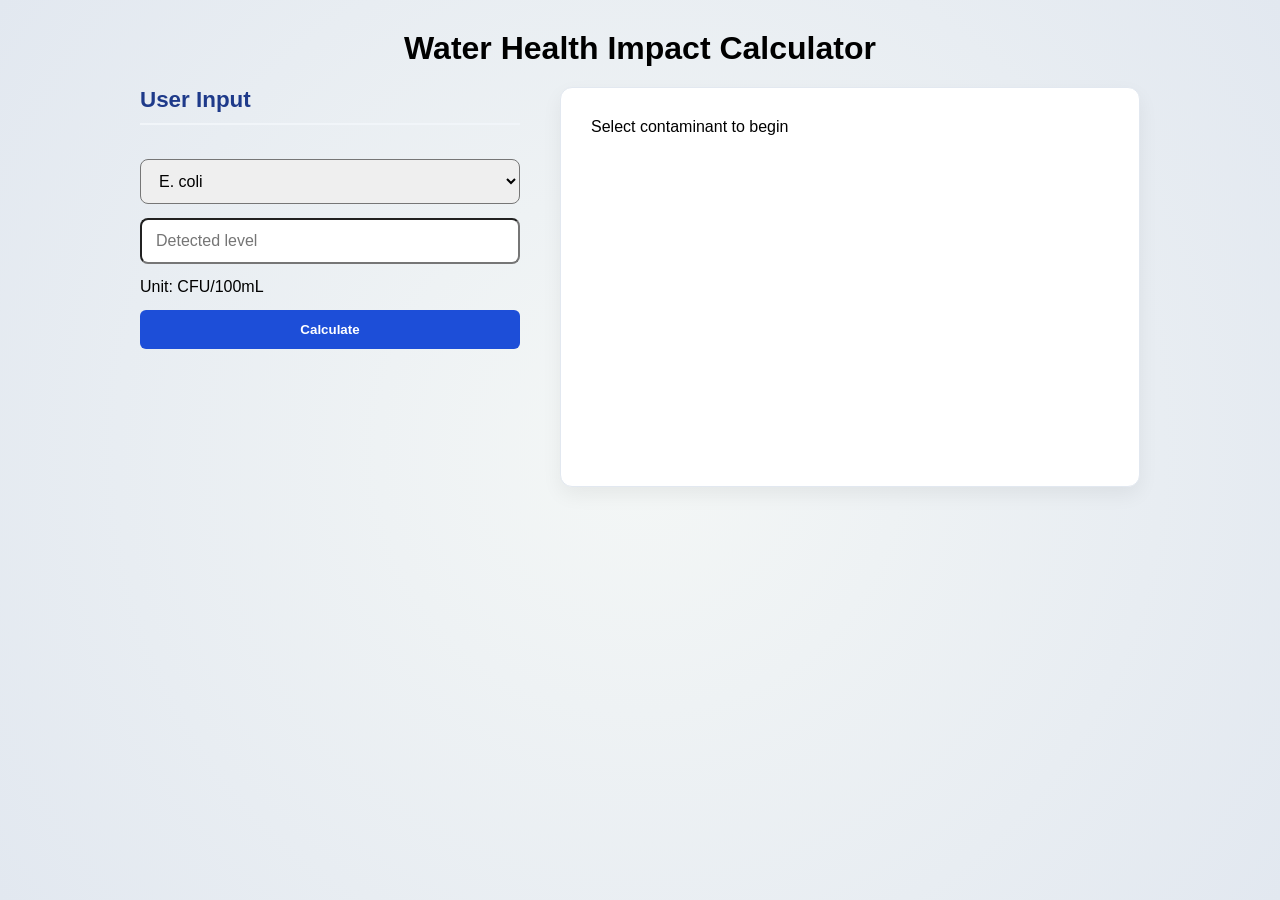
==== calculator.html @ fdf12849 "Refactor input styles in calculator.html Removed unnecessary styles for form-group label and adjuste" ====
<!DOCTYPE html>
<html lang="en">
<head>
<meta charset="UTF-8">
<meta name="viewport" content="width=device-width, initial-scale=1.0">
<title>Water Health Impact Calculator</title>

<style>
* { box-sizing: border-box; margin: 0; padding: 0; font-family: 'Segoe UI', sans-serif; }

body {
    background: radial-gradient(circle at center, #f4f7f6 0%, #e2e8f0 100%);
    min-height: 100vh;
    padding: 30px;
    display: flex;
    flex-direction: column;
    align-items: center;
}

.calc-wrapper {
    width: 100%;
    max-width: 1000px;
    display: grid;
    grid-template-columns: 380px 1fr;
    gap: 30px;
    margin-top: 20px;
}

.input-panel {
    display: flex;
    flex-direction: column;
    gap: 14px;
}

.input-panel h2 {
    color: #1e3a8a;
    font-size: 1.4rem;
    margin-bottom: 20px;
    font-weight: 800;
    border-bottom: 2px solid #f1f5f9;
    padding-bottom: 10px;
}

.input-panel select,
.input-panel input {
    width: 100%;
    padding: 12px 14px;
    font-size: 1rem;
    border-radius: 8px;
}


.form-group select,
.form-group input {
    width: 100%;
    padding: 10px;
    border: 1px solid #cbd5e1;
    border-radius: 6px;
}

.calc-btn {
    width: 100%;
    padding: 12px;
    background: #1d4ed8;
    color: white;
    border: none;
    font-weight: 700;
    border-radius: 6px;
    cursor: pointer;
}

.calc-wrapper {
    gap: 40px;
}

.form-group {
    margin-bottom: 0;
    display: flex;
    flex-direction: column;
    gap: 6px;
}


.output-panel {
    background: white;
    padding: 30px;
    border-radius: 12px;
    box-shadow: 0 8px 20px rgba(0,0,0,0.06);
    border: 1px solid #e2e8f0;
    min-height: 400px;
    display: flex;
    flex-direction: column;
}

.welcome-view {
    display: flex;
    flex-direction: column;
    justify-content: center;
    align-items: center;
    flex: 1;
    color: #64748b;
    text-align: center;
}

.report-header {
    border-bottom: 2px solid #f1f5f9;
    padding-bottom: 15px;
    margin-bottom: 20px;
}


.metric-pill-box {
    display: flex;
    gap: 12px;
    margin-top: 15px;
    margin-bottom: 18px; 
    flex-wrap: wrap;
}


.metric-pill {
    padding: 7px 12px;
    border-radius: 8px;
    font-size: 0.85rem;
    font-weight: 600;
    white-space: nowrap;
}

.report-header {
    padding-bottom: 18px;
    margin-bottom: 20px;
    border-bottom: 2px solid #f1f5f9;
}

.status-strip {
    padding: 12px;
    border-radius: 6px;
    font-weight: 800;
    margin-bottom: 20px;
}

.status-low { background: #d1fae5; }
.status-mod { background: #fef3c7; }
.status-high { background: #ffedd5; }
.status-crit { background: #fee2e2; }

#exceed {
    background: #fff3f3;
    border: 1px solid #fecaca;
    color: #b91c1c;
    font-weight: 700;
}
    
.tab-box {
    display: flex;
    gap: 10px;
    margin-bottom: 15px;
}


.tab-btn {
    padding: 10px 14px;
    border-radius: 8px 8px 0 0;
    background: #f8fafc;
    border: 1px solid transparent;
    cursor: pointer;
    font-weight: 700;
}
    
.tab-box {
    display: flex;
    gap: 6px;
    border-bottom: 2px solid #e2e8f0;
    margin-top: 10px;
    margin-bottom: 15px;
    padding-bottom: 6px;
}

.tab-btn.active {
    background: white;
    border: 1px solid #e2e8f0;
    border-bottom: 2px solid white;
    color: #1d4ed8;
}

.tab-content { display: none; }
.tab-content.active { display: block; }

.tab-content li {
    margin-bottom: 8px;
    color: #334155;
}
</style>
</head>

<body>

<h1>Water Health Impact Calculator</h1>

<div class="calc-wrapper">

<!-- INPUT -->
<div class="input-panel">
<h2>User Input</h2>

<select id="contaminant">
<option>E. coli</option>
<option>Total Coliform</option>
<option>Lead</option>
<option>Copper</option>
<option>Arsenic</option>
<option>Nitrate</option>
<option>Nitrite</option>
<option>PFAS</option>
<option>PFOS</option>
<option>PFOA</option>
<option>Uranium</option>
<option>Manganese</option>
<option>Turbidity</option>
</select>

<input type="number" id="level" placeholder="Detected level">

<span id="unit">Unit: CFU/100mL</span>

<button class="calc-btn" id="btn">Calculate</button>
</div>

<!-- OUTPUT -->
<div class="output-panel">

<div id="welcome">
<p>Select contaminant to begin</p>
</div>

<div id="report" style="display:none;">

<h2 id="title"></h2>

<div class="status-strip" id="strip">Risk</div>

<div class="metric-pill-box">
<div class="metric-pill" id="user"></div>
<div class="metric-pill" id="limit"></div>
<div class="metric-pill" id="exceed"></div>
</div>

<div class="tab-box">
<button class="tab-btn active" onclick="tab('health')">Health</button>
<button class="tab-btn" onclick="tab('source')">Sources</button>
<button class="tab-btn" onclick="tab('treat')">Treatment</button>
</div>

<div class="tab-content active" id="health"></div>
<div class="tab-content" id="source"></div>
<div class="tab-content" id="treat"></div>

</div>

</div>

</div>

<script>
const data =[{ name: "E. coli", unit: "CFU/100mL", mcl: 0, lowMax: 0, moderateMax: 0, highMax: 0, symptoms: "Severe diarrhea, vomiting, stomach cramps, and acute dehydration threat.", sources: "Raw human sewage breaches, animal feedlot runoff, and sudden water main system drop pressure failures.", treatment: "Boil water alert parameters, commercial ultraviolet (UV) treatment arrays, or intense primary chlorination feed pumps." },{ name: "Total Coliform", unit: "CFU/100mL", mcl: 0, lowMax: 0, moderateMax: 5, highMax: 100, symptoms: "Generally non-harmful alone, but tracks potential entry loops for viruses and severe pathogens.", sources: "Soil intrusion into piping joints, surface water washouts, or treatment plant disinfection bypasses.", treatment: "System chlorination flushes, network loop backwashing, and UV reactors." },{ name: "Lead", unit: "ppb", mcl: 15, lowMax: 15, moderateMax: 30, highMax: 999, symptoms: "Developmental delays, learning disabilities, behavioral problems, and reduced IQ parameters in children.", sources: "Corroding private plumbing lines, interior copper line lead-solder alloys, and underground legacy utility service lines.", treatment: "Under-sink reverse osmosis configurations, NSF-certified lead filtration filters, or full infrastructure physical replacement." },{ name: "Copper", unit: "ppm", mcl: 1.3, lowMax: 1.3, moderateMax: 2.5, highMax: 999, symptoms: "Metallic taste profiles, localized stomach pain irritation, and liver tracking complications if chronic.", sources: "Dissolution out of consumer copper pipe lines caused by highly acidic water running through structural properties.", treatment: "Point-of-entry chemical alkalinity neutralizing blocks or activated carbon media arrays." },{ name: "Arsenic", unit: "ppb", mcl: 10, lowMax: 10, moderateMax: 20, highMax: 999, symptoms: "Long-term skin lesions, peripheral neuropathy, circulatory conditions, and increased long-term cancer risks.", sources: "Natural erosion of deep geologic rock layers into groundwater aquifers, and legacy wood treatment waste lines.", treatment: "Multi-stage reverse osmosis grids, catalytic manganese greensand filters, or activated alumina column configurations." },{ name: "Nitrate", unit: "mg/L", mcl: 10, lowMax: 10, moderateMax: 20, highMax: 999, symptoms: "Methemoglobinemia (Blue Baby Syndrome), blocking vital oxygen translation inside infants under six months of age.", sources: "Commercial agricultural field fertilizers, rural animal manure pools, or cracked neighborhood backyard septic arrays.", treatment: "Specialized anion exchange resin tanks, point-of-use reverse osmosis units, or deep aquifer source restructuring." },{ name: "Nitrite", unit: "mg/L", mcl: 1.0, lowMax: 1.0, moderateMax: 2.0, highMax: 999, symptoms: "Acute oxygen block loops matching nitrate parameters, affecting blood cells.", sources: "Agricultural fertilizer residues and oxidation changes inside distribution mains.", treatment: "Reverse osmosis membranes and specialized ion-exchange resin blocks." },{ name: "PFAS", unit: "ppt", mcl: 4.0, lowMax: 4.0, moderateMax: 10, highMax: 1000, symptoms: "Immune system suppression profiles, liver enzyme adjustments, elevated cholesterol, and carcinogen risks.", sources: "Industrial manufacturing dump runoffs, waterproof fabrics, and high-volume commercial firefighting foam bases.", treatment: "Deep granular activated carbon (GAC) beds, ion-exchange resin vessels, or nanofiltration loops." },{ name: "PFOS", unit: "ppt", mcl: 4.0, lowMax: 4.0, moderateMax: 10, highMax: 1000, symptoms: "Endocrine disruptions and thyroid hormone adjustments.", sources: "Industrial waterproofing waste coatings and structural defense runoff.", treatment: "Granular activated carbon filters and high-pressure membranes." },{ name: "PFOA", unit: "ppt", mcl: 4.0, lowMax: 4.0, moderateMax: 10, highMax: 1000, symptoms: "Increased cancer risk trends and cellular mutation parameters.", sources: "Non-stick cookware plant lines and specialized manufacturing factories.", treatment: "Point-of-use reverse osmosis and activated carbon blocks." },{ name: "Uranium", unit: "ppb", mcl: 30, lowMax: 30, moderateMax: 60, highMax: 999, symptoms: "Kidney toxicity and chronic renal framework complications.", sources: "Natural geological bedrock decay into deep water tables.", treatment: "Anion exchange resins and under-sink reverse osmosis." },{ name: "Manganese", unit: "ppb", mcl: 50, lowMax: 50, moderateMax: 100, highMax: 999, symptoms: "Neurological tracking issues resembling Parkinson's properties if exposure is chronic.", sources: "Natural subterranean rock erosion and industrial steel production runoff.", treatment: "Chemical oxidation combined with greensand filtration setups." },{ name: "Turbidity", unit: "NTU", mcl: 1.0, lowMax: 1.0, moderateMax: 5.0, highMax: 50, symptoms: "Cloudy appearance that shelters parasites and blocks disinfection rays.", sources: "Topsoil storm runoff erosion, reservoir mud stirs, or city main line pipe ruptures.", treatment: "Alum polymer coagulation feeds and sand bed filtration layers." }];

const c=document.getElementById("contaminant");
const l=document.getElementById("level");
const u=document.getElementById("unit");


const temp = data.find(item => item.name === c.value);
if (temp) u.innerText = "Unit: " + temp.unit;

c.onchange = () => {
    const d = data.find(item => item.name === c.value);
    if (d) u.innerText = "Unit: " + d.unit;
};

document.getElementById("btn").onclick=()=>{

const n=c.value;
const v=parseFloat(l.value);
const d = data.find(item => item.name === n);

const init = data.find(item => item.name === c.value);
if (init) u.innerText = "Unit: " + init.unit;

if(!d || isNaN(v)){
alert("Invalid input");
return;
}

document.getElementById("welcome").style.display="none";
document.getElementById("report").style.display="block";

document.getElementById("title").innerText=n;

document.getElementById("user").innerText="Your: "+v+" "+d.unit;
document.getElementById("limit").innerText="Limit: "+d.mcl+" "+d.unit;

const exceedBox = document.getElementById("exceed");

let isExceeded = false;

if (d.mcl === 0) {
    // bacteria rule: any detection = risk
    isExceeded = v > 0;
} else {
    isExceeded = v > d.mcl;
}

if (isExceeded) {
    const factor = d.mcl > 0 ? (v / d.mcl).toFixed(2) : "Detected";
    exceedBox.innerText = `Exceeds Limit: ${factor}`;
} else {
    exceedBox.innerText = "Within safe range";
}

    

let risk="Low",cls="status-low";

if(v>d.mcl*2){risk="High";cls="status-high";}
else if(v>d.mcl){risk="Moderate";cls="status-mod";}

document.getElementById("strip").innerText=`Risk Status: ${risk}`;
document.getElementById("strip").className="status-strip "+cls;


document.getElementById("health").innerHTML =
(Array.isArray(d.symptoms)
    ? d.symptoms
    : [d.symptoms]
).map(x => "<li>" + x + "</li>").join("");
document.getElementById("source").innerHTML =
(Array.isArray(d.sources)
    ? d.sources
    : [d.sources]
).map(x => "<li>" + x + "</li>").join("");
document.getElementById("treat").innerHTML =
(Array.isArray(d.treatment)
    ? d.treatment
    : [d.treatment]
).map(x => "<li>" + x + "</li>").join("");


tab('health');
};

function tab(t){
document.querySelectorAll(".tab-content").forEach(x=>x.classList.remove("active"));
document.querySelectorAll(".tab-btn").forEach(x=>x.classList.remove("active"));

document.getElementById(t).classList.add("active");
event.target.classList.add("active");
}
</script>

</body>
</html>
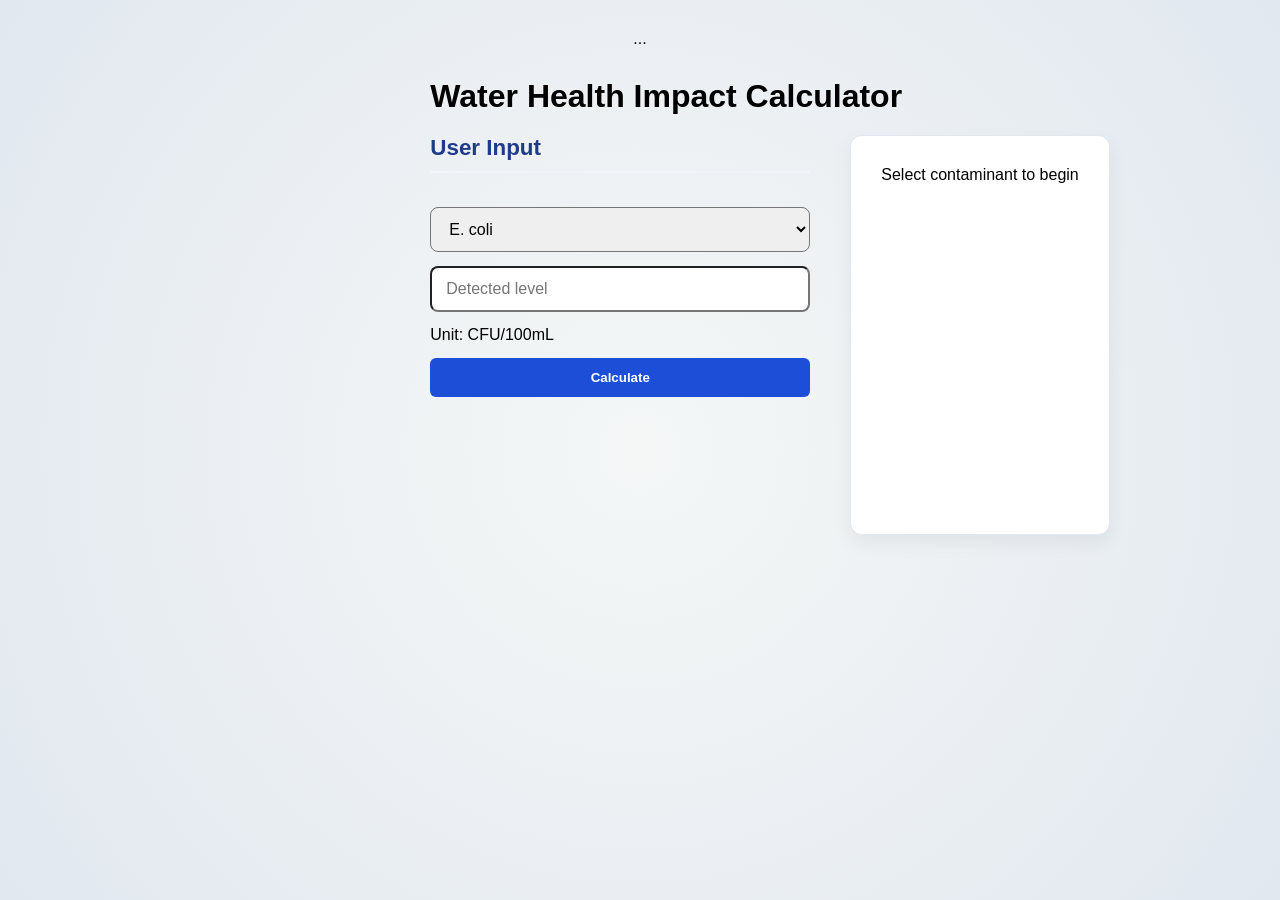
==== commit 954efb21: "Add main content styling and structure to calculator" ====
--- a/calculator.html
+++ b/calculator.html
@@ -17,6 +17,10 @@
     align-items: center;
 }
 
+.main-content{
+    margin-left:260px;
+    padding:30px;
+}
 .calc-wrapper {
     width: 100%;
     max-width: 1000px;
@@ -144,6 +148,8 @@
 .status-high { background: #ffedd5; }
 .status-crit { background: #fee2e2; }
 
+
+
 #exceed {
     background: #fff3f3;
     border: 1px solid #fecaca;
@@ -193,7 +199,14 @@
 </style>
 </head>
 
+
 <body>
+
+<div class="sidebar">
+    ...
+</div>
+
+<div class="main-content">
 
 <h1>Water Health Impact Calculator</h1>
 
@@ -357,5 +370,7 @@
 }
 </script>
 
+</div>
+
 </body>
 </html>
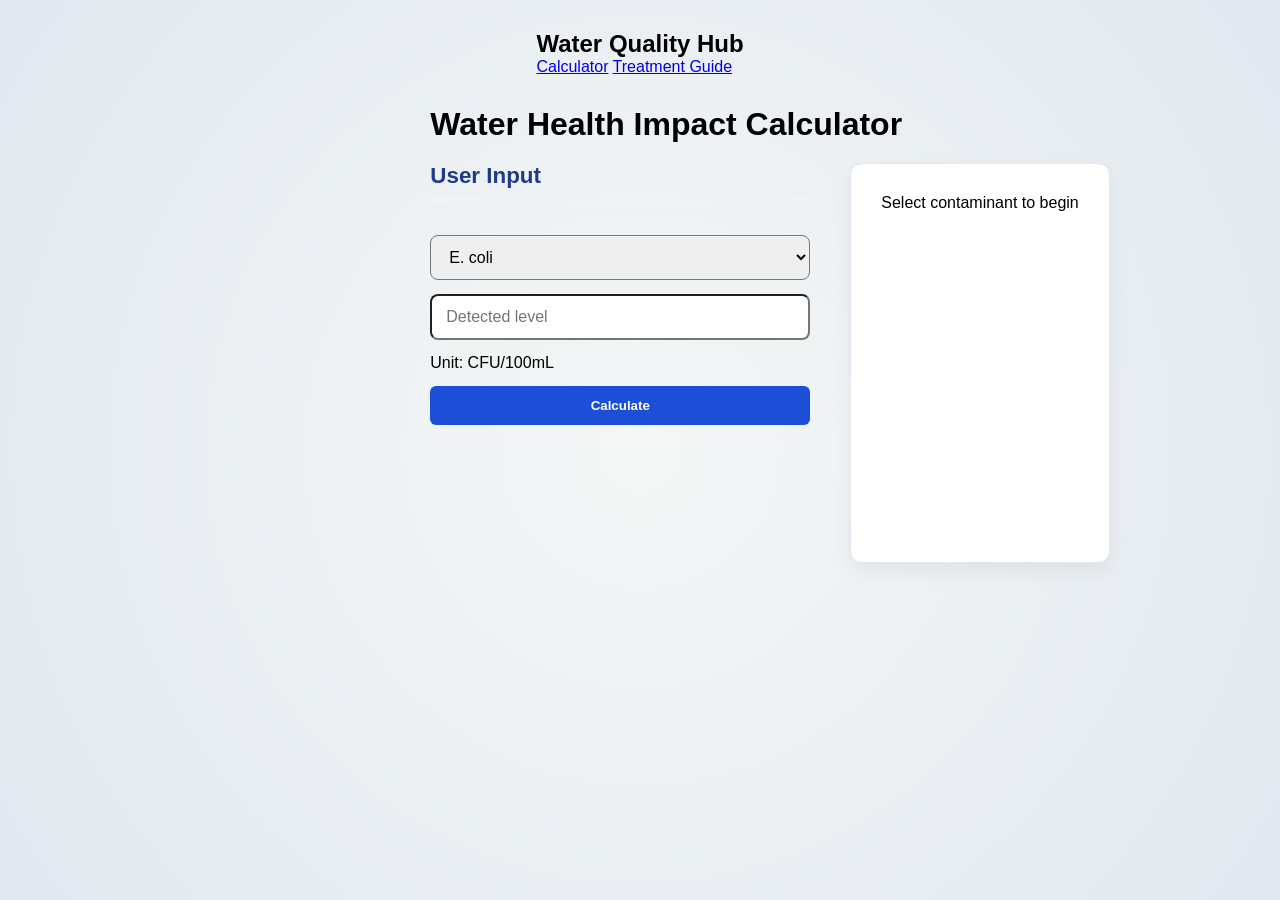
==== commit 3ba7ed57: "Add sidebar links and title to calculator.html" ====
--- a/calculator.html
+++ b/calculator.html
@@ -203,7 +203,10 @@
 <body>
 
 <div class="sidebar">
-    ...
+    <h2>Water Quality Hub</h2>
+
+    <a href="calculator.html" class="nav-link">Calculator</a>
+    <a href="treatment.html" class="nav-link">Treatment Guide</a>
 </div>
 
 <div class="main-content">
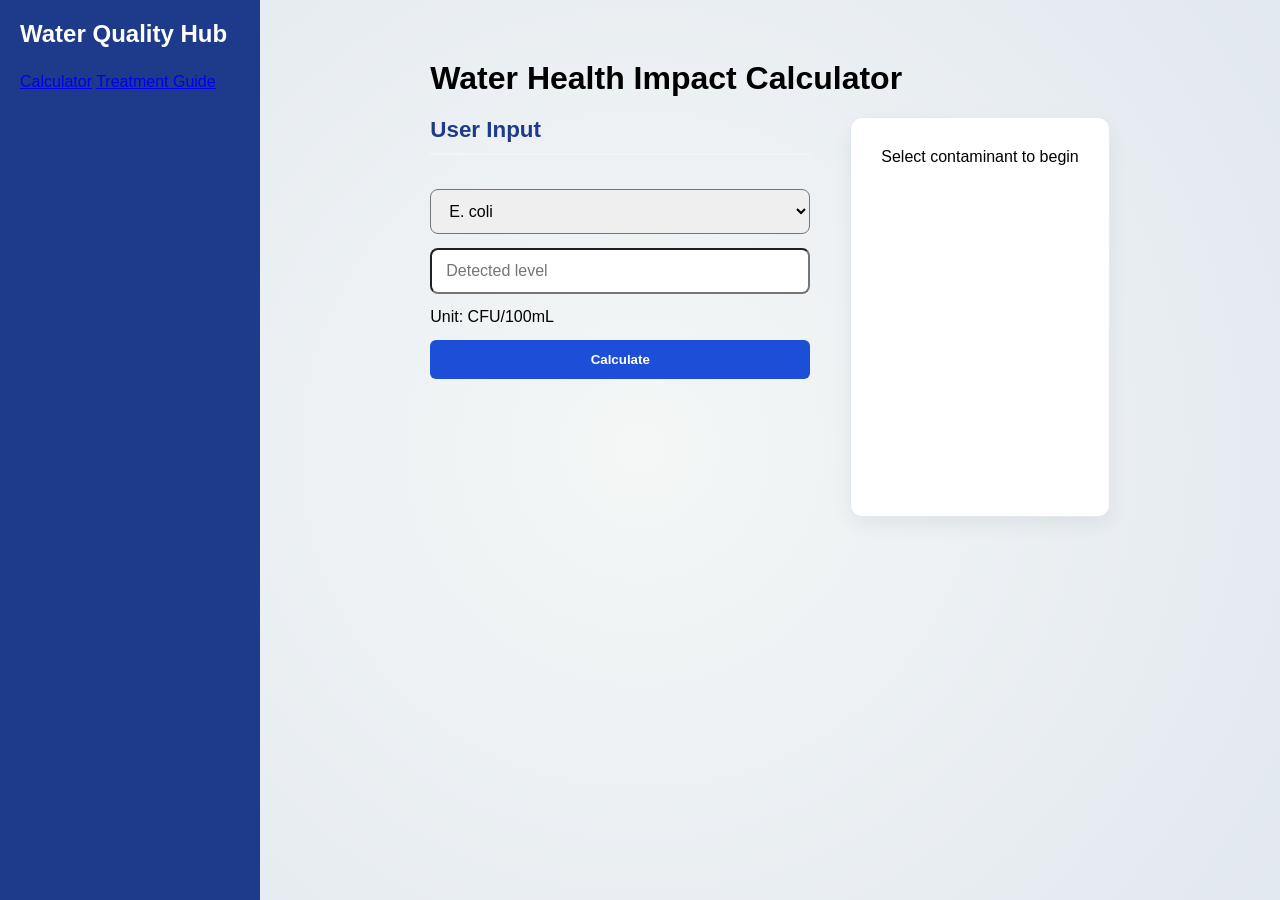
==== commit aae8049e: "Add sidebar styles to calculator.html Added sidebar styles for fixed positioning and layout." ====
--- a/calculator.html
+++ b/calculator.html
@@ -20,6 +20,23 @@
 .main-content{
     margin-left:260px;
     padding:30px;
+}
+
+.sidebar{
+    position:fixed;
+    left:0;
+    top:0;
+    width:260px;
+    height:100vh;
+    background:#1e3a8a;
+    padding:20px;
+}
+
+
+  
+.sidebar h2{
+    color:white;
+    margin-bottom:25px;
 }
 .calc-wrapper {
     width: 100%;
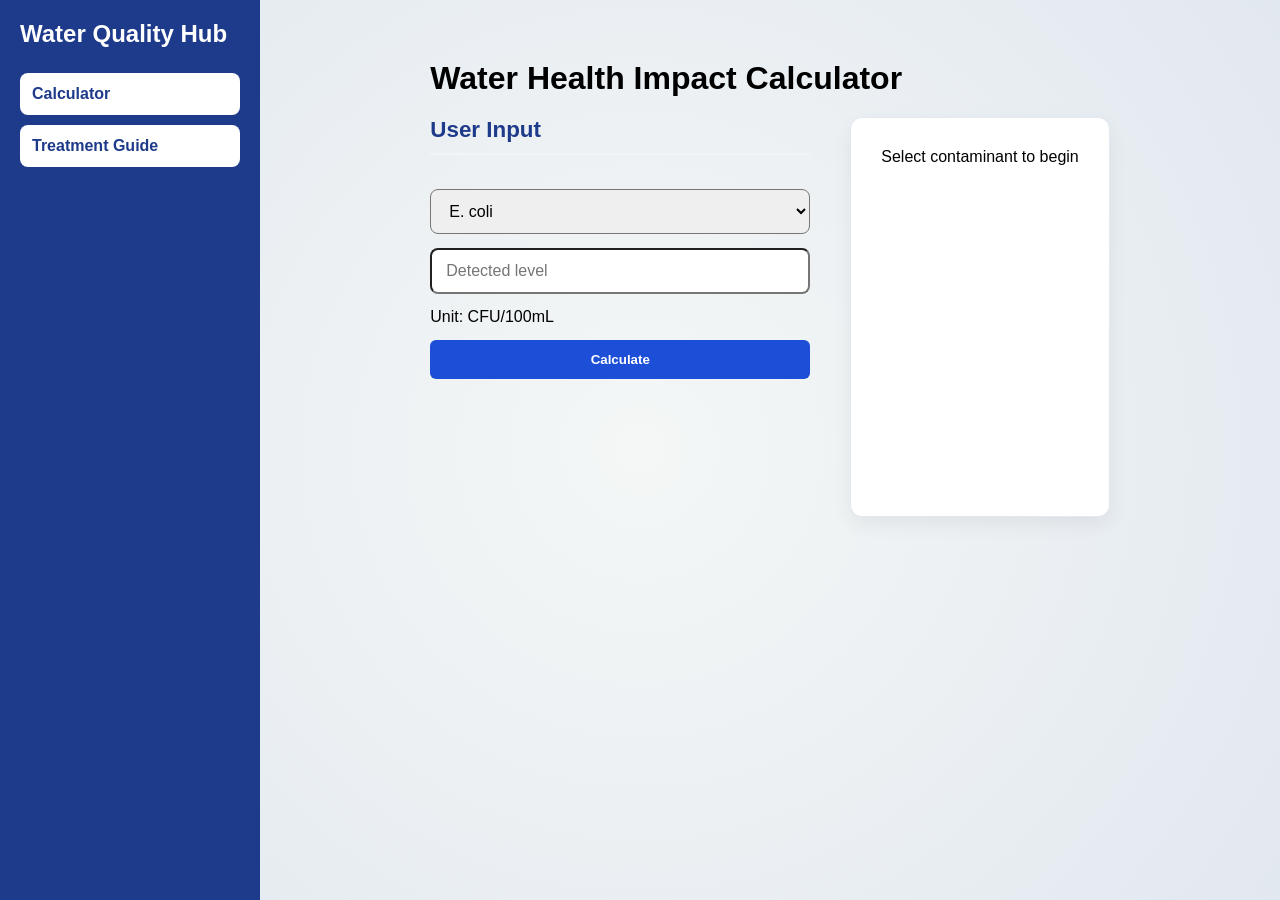
==== commit 62312b4b: "Add styles for navigation links in calculator.html" ====
--- a/calculator.html
+++ b/calculator.html
@@ -32,7 +32,20 @@
     padding:20px;
 }
 
-
+.nav-link{
+    display:block;
+    background:white;
+    color:#1e3a8a;
+    text-decoration:none;
+    padding:12px;
+    border-radius:8px;
+    margin-bottom:10px;
+    font-weight:700;
+}
+
+.nav-link:hover{
+    background:#dbeafe;
+}
   
 .sidebar h2{
     color:white;
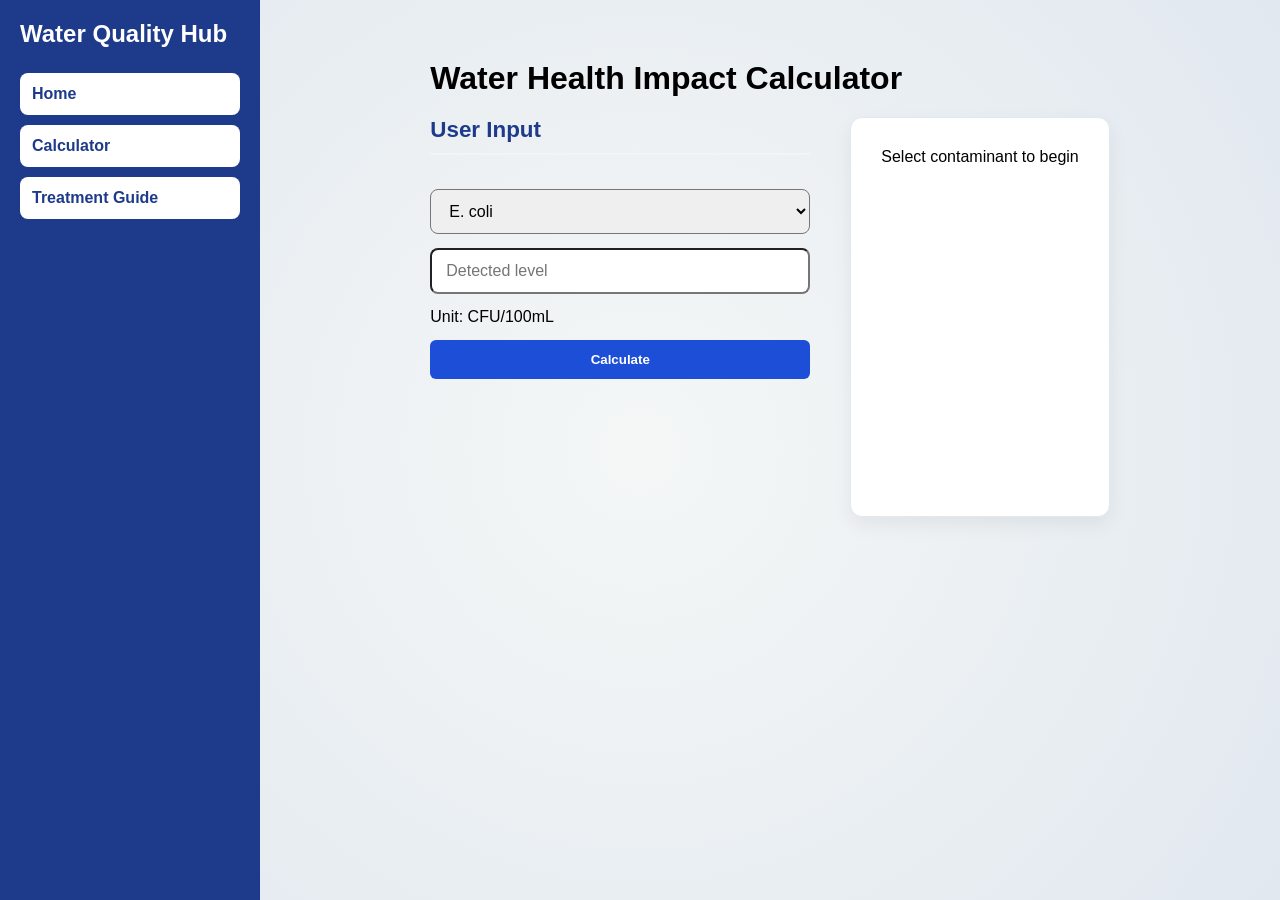
==== commit 01b738fc: "Add Home link to sidebar in calculator.html" ====
--- a/calculator.html
+++ b/calculator.html
@@ -234,7 +234,7 @@
 
 <div class="sidebar">
     <h2>Water Quality Hub</h2>
-
+    <a href="index.html" class="nav-link">Home</a>
     <a href="calculator.html" class="nav-link">Calculator</a>
     <a href="treatment.html" class="nav-link">Treatment Guide</a>
 </div>
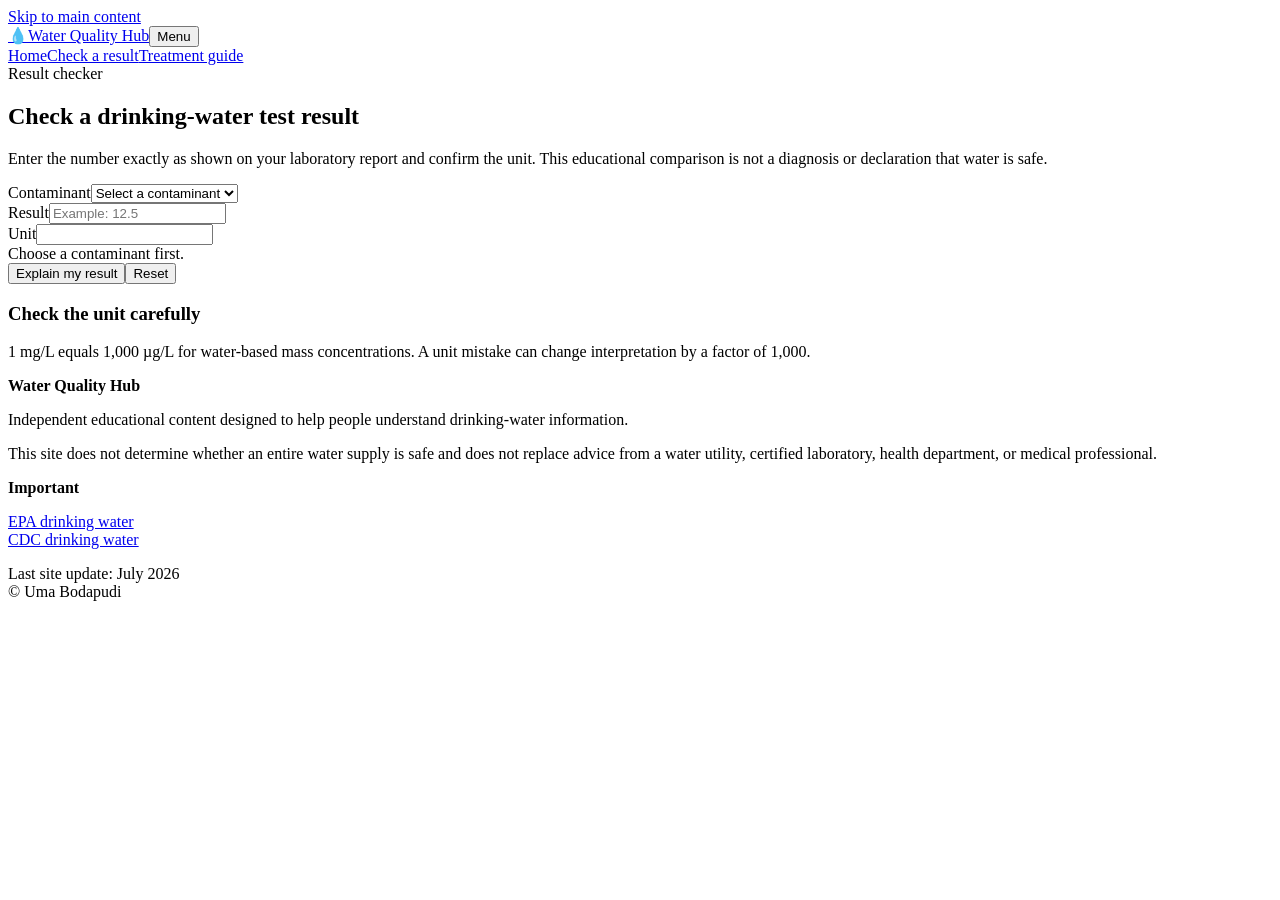
==== commit 16110528: "Refactor calculator.html with new layout and styles Replaced old calculator HTML structure with a ne" ====
--- a/calculator.html
+++ b/calculator.html
@@ -1,409 +1 @@
-<!DOCTYPE html>
-<html lang="en">
-<head>
-<meta charset="UTF-8">
-<meta name="viewport" content="width=device-width, initial-scale=1.0">
-<title>Water Health Impact Calculator</title>
-
-<style>
-* { box-sizing: border-box; margin: 0; padding: 0; font-family: 'Segoe UI', sans-serif; }
-
-body {
-    background: radial-gradient(circle at center, #f4f7f6 0%, #e2e8f0 100%);
-    min-height: 100vh;
-    padding: 30px;
-    display: flex;
-    flex-direction: column;
-    align-items: center;
-}
-
-.main-content{
-    margin-left:260px;
-    padding:30px;
-}
-
-.sidebar{
-    position:fixed;
-    left:0;
-    top:0;
-    width:260px;
-    height:100vh;
-    background:#1e3a8a;
-    padding:20px;
-}
-
-.nav-link{
-    display:block;
-    background:white;
-    color:#1e3a8a;
-    text-decoration:none;
-    padding:12px;
-    border-radius:8px;
-    margin-bottom:10px;
-    font-weight:700;
-}
-
-.nav-link:hover{
-    background:#dbeafe;
-}
-  
-.sidebar h2{
-    color:white;
-    margin-bottom:25px;
-}
-.calc-wrapper {
-    width: 100%;
-    max-width: 1000px;
-    display: grid;
-    grid-template-columns: 380px 1fr;
-    gap: 30px;
-    margin-top: 20px;
-}
-
-.input-panel {
-    display: flex;
-    flex-direction: column;
-    gap: 14px;
-}
-
-.input-panel h2 {
-    color: #1e3a8a;
-    font-size: 1.4rem;
-    margin-bottom: 20px;
-    font-weight: 800;
-    border-bottom: 2px solid #f1f5f9;
-    padding-bottom: 10px;
-}
-
-.input-panel select,
-.input-panel input {
-    width: 100%;
-    padding: 12px 14px;
-    font-size: 1rem;
-    border-radius: 8px;
-}
-
-
-.form-group select,
-.form-group input {
-    width: 100%;
-    padding: 10px;
-    border: 1px solid #cbd5e1;
-    border-radius: 6px;
-}
-
-.calc-btn {
-    width: 100%;
-    padding: 12px;
-    background: #1d4ed8;
-    color: white;
-    border: none;
-    font-weight: 700;
-    border-radius: 6px;
-    cursor: pointer;
-}
-
-.calc-wrapper {
-    gap: 40px;
-}
-
-.form-group {
-    margin-bottom: 0;
-    display: flex;
-    flex-direction: column;
-    gap: 6px;
-}
-
-
-.output-panel {
-    background: white;
-    padding: 30px;
-    border-radius: 12px;
-    box-shadow: 0 8px 20px rgba(0,0,0,0.06);
-    border: 1px solid #e2e8f0;
-    min-height: 400px;
-    display: flex;
-    flex-direction: column;
-}
-
-.welcome-view {
-    display: flex;
-    flex-direction: column;
-    justify-content: center;
-    align-items: center;
-    flex: 1;
-    color: #64748b;
-    text-align: center;
-}
-
-.report-header {
-    border-bottom: 2px solid #f1f5f9;
-    padding-bottom: 15px;
-    margin-bottom: 20px;
-}
-
-
-.metric-pill-box {
-    display: flex;
-    gap: 12px;
-    margin-top: 15px;
-    margin-bottom: 18px; 
-    flex-wrap: wrap;
-}
-
-
-.metric-pill {
-    padding: 7px 12px;
-    border-radius: 8px;
-    font-size: 0.85rem;
-    font-weight: 600;
-    white-space: nowrap;
-}
-
-.report-header {
-    padding-bottom: 18px;
-    margin-bottom: 20px;
-    border-bottom: 2px solid #f1f5f9;
-}
-
-.status-strip {
-    padding: 12px;
-    border-radius: 6px;
-    font-weight: 800;
-    margin-bottom: 20px;
-}
-
-.status-low { background: #d1fae5; }
-.status-mod { background: #fef3c7; }
-.status-high { background: #ffedd5; }
-.status-crit { background: #fee2e2; }
-
-
-
-#exceed {
-    background: #fff3f3;
-    border: 1px solid #fecaca;
-    color: #b91c1c;
-    font-weight: 700;
-}
-    
-.tab-box {
-    display: flex;
-    gap: 10px;
-    margin-bottom: 15px;
-}
-
-
-.tab-btn {
-    padding: 10px 14px;
-    border-radius: 8px 8px 0 0;
-    background: #f8fafc;
-    border: 1px solid transparent;
-    cursor: pointer;
-    font-weight: 700;
-}
-    
-.tab-box {
-    display: flex;
-    gap: 6px;
-    border-bottom: 2px solid #e2e8f0;
-    margin-top: 10px;
-    margin-bottom: 15px;
-    padding-bottom: 6px;
-}
-
-.tab-btn.active {
-    background: white;
-    border: 1px solid #e2e8f0;
-    border-bottom: 2px solid white;
-    color: #1d4ed8;
-}
-
-.tab-content { display: none; }
-.tab-content.active { display: block; }
-
-.tab-content li {
-    margin-bottom: 8px;
-    color: #334155;
-}
-</style>
-</head>
-
-
-<body>
-
-<div class="sidebar">
-    <h2>Water Quality Hub</h2>
-    <a href="index.html" class="nav-link">Home</a>
-    <a href="calculator.html" class="nav-link">Calculator</a>
-    <a href="treatment.html" class="nav-link">Treatment Guide</a>
-</div>
-
-<div class="main-content">
-
-<h1>Water Health Impact Calculator</h1>
-
-<div class="calc-wrapper">
-
-<!-- INPUT -->
-<div class="input-panel">
-<h2>User Input</h2>
-
-<select id="contaminant">
-<option>E. coli</option>
-<option>Total Coliform</option>
-<option>Lead</option>
-<option>Copper</option>
-<option>Arsenic</option>
-<option>Nitrate</option>
-<option>Nitrite</option>
-<option>PFAS</option>
-<option>PFOS</option>
-<option>PFOA</option>
-<option>Uranium</option>
-<option>Manganese</option>
-<option>Turbidity</option>
-</select>
-
-<input type="number" id="level" placeholder="Detected level">
-
-<span id="unit">Unit: CFU/100mL</span>
-
-<button class="calc-btn" id="btn">Calculate</button>
-</div>
-
-<!-- OUTPUT -->
-<div class="output-panel">
-
-<div id="welcome">
-<p>Select contaminant to begin</p>
-</div>
-
-<div id="report" style="display:none;">
-
-<h2 id="title"></h2>
-
-<div class="status-strip" id="strip">Risk</div>
-
-<div class="metric-pill-box">
-<div class="metric-pill" id="user"></div>
-<div class="metric-pill" id="limit"></div>
-<div class="metric-pill" id="exceed"></div>
-</div>
-
-<div class="tab-box">
-<button class="tab-btn active" onclick="tab('health')">Health</button>
-<button class="tab-btn" onclick="tab('source')">Sources</button>
-<button class="tab-btn" onclick="tab('treat')">Treatment</button>
-</div>
-
-<div class="tab-content active" id="health"></div>
-<div class="tab-content" id="source"></div>
-<div class="tab-content" id="treat"></div>
-
-</div>
-
-</div>
-
-</div>
-
-<script>
-const data =[{ name: "E. coli", unit: "CFU/100mL", mcl: 0, lowMax: 0, moderateMax: 0, highMax: 0, symptoms: "Severe diarrhea, vomiting, stomach cramps, and acute dehydration threat.", sources: "Raw human sewage breaches, animal feedlot runoff, and sudden water main system drop pressure failures.", treatment: "Boil water alert parameters, commercial ultraviolet (UV) treatment arrays, or intense primary chlorination feed pumps." },{ name: "Total Coliform", unit: "CFU/100mL", mcl: 0, lowMax: 0, moderateMax: 5, highMax: 100, symptoms: "Generally non-harmful alone, but tracks potential entry loops for viruses and severe pathogens.", sources: "Soil intrusion into piping joints, surface water washouts, or treatment plant disinfection bypasses.", treatment: "System chlorination flushes, network loop backwashing, and UV reactors." },{ name: "Lead", unit: "ppb", mcl: 15, lowMax: 15, moderateMax: 30, highMax: 999, symptoms: "Developmental delays, learning disabilities, behavioral problems, and reduced IQ parameters in children.", sources: "Corroding private plumbing lines, interior copper line lead-solder alloys, and underground legacy utility service lines.", treatment: "Under-sink reverse osmosis configurations, NSF-certified lead filtration filters, or full infrastructure physical replacement." },{ name: "Copper", unit: "ppm", mcl: 1.3, lowMax: 1.3, moderateMax: 2.5, highMax: 999, symptoms: "Metallic taste profiles, localized stomach pain irritation, and liver tracking complications if chronic.", sources: "Dissolution out of consumer copper pipe lines caused by highly acidic water running through structural properties.", treatment: "Point-of-entry chemical alkalinity neutralizing blocks or activated carbon media arrays." },{ name: "Arsenic", unit: "ppb", mcl: 10, lowMax: 10, moderateMax: 20, highMax: 999, symptoms: "Long-term skin lesions, peripheral neuropathy, circulatory conditions, and increased long-term cancer risks.", sources: "Natural erosion of deep geologic rock layers into groundwater aquifers, and legacy wood treatment waste lines.", treatment: "Multi-stage reverse osmosis grids, catalytic manganese greensand filters, or activated alumina column configurations." },{ name: "Nitrate", unit: "mg/L", mcl: 10, lowMax: 10, moderateMax: 20, highMax: 999, symptoms: "Methemoglobinemia (Blue Baby Syndrome), blocking vital oxygen translation inside infants under six months of age.", sources: "Commercial agricultural field fertilizers, rural animal manure pools, or cracked neighborhood backyard septic arrays.", treatment: "Specialized anion exchange resin tanks, point-of-use reverse osmosis units, or deep aquifer source restructuring." },{ name: "Nitrite", unit: "mg/L", mcl: 1.0, lowMax: 1.0, moderateMax: 2.0, highMax: 999, symptoms: "Acute oxygen block loops matching nitrate parameters, affecting blood cells.", sources: "Agricultural fertilizer residues and oxidation changes inside distribution mains.", treatment: "Reverse osmosis membranes and specialized ion-exchange resin blocks." },{ name: "PFAS", unit: "ppt", mcl: 4.0, lowMax: 4.0, moderateMax: 10, highMax: 1000, symptoms: "Immune system suppression profiles, liver enzyme adjustments, elevated cholesterol, and carcinogen risks.", sources: "Industrial manufacturing dump runoffs, waterproof fabrics, and high-volume commercial firefighting foam bases.", treatment: "Deep granular activated carbon (GAC) beds, ion-exchange resin vessels, or nanofiltration loops." },{ name: "PFOS", unit: "ppt", mcl: 4.0, lowMax: 4.0, moderateMax: 10, highMax: 1000, symptoms: "Endocrine disruptions and thyroid hormone adjustments.", sources: "Industrial waterproofing waste coatings and structural defense runoff.", treatment: "Granular activated carbon filters and high-pressure membranes." },{ name: "PFOA", unit: "ppt", mcl: 4.0, lowMax: 4.0, moderateMax: 10, highMax: 1000, symptoms: "Increased cancer risk trends and cellular mutation parameters.", sources: "Non-stick cookware plant lines and specialized manufacturing factories.", treatment: "Point-of-use reverse osmosis and activated carbon blocks." },{ name: "Uranium", unit: "ppb", mcl: 30, lowMax: 30, moderateMax: 60, highMax: 999, symptoms: "Kidney toxicity and chronic renal framework complications.", sources: "Natural geological bedrock decay into deep water tables.", treatment: "Anion exchange resins and under-sink reverse osmosis." },{ name: "Manganese", unit: "ppb", mcl: 50, lowMax: 50, moderateMax: 100, highMax: 999, symptoms: "Neurological tracking issues resembling Parkinson's properties if exposure is chronic.", sources: "Natural subterranean rock erosion and industrial steel production runoff.", treatment: "Chemical oxidation combined with greensand filtration setups." },{ name: "Turbidity", unit: "NTU", mcl: 1.0, lowMax: 1.0, moderateMax: 5.0, highMax: 50, symptoms: "Cloudy appearance that shelters parasites and blocks disinfection rays.", sources: "Topsoil storm runoff erosion, reservoir mud stirs, or city main line pipe ruptures.", treatment: "Alum polymer coagulation feeds and sand bed filtration layers." }];
-
-const c=document.getElementById("contaminant");
-const l=document.getElementById("level");
-const u=document.getElementById("unit");
-
-
-const temp = data.find(item => item.name === c.value);
-if (temp) u.innerText = "Unit: " + temp.unit;
-
-c.onchange = () => {
-    const d = data.find(item => item.name === c.value);
-    if (d) u.innerText = "Unit: " + d.unit;
-};
-
-document.getElementById("btn").onclick=()=>{
-
-const n=c.value;
-const v=parseFloat(l.value);
-const d = data.find(item => item.name === n);
-
-const init = data.find(item => item.name === c.value);
-if (init) u.innerText = "Unit: " + init.unit;
-
-if(!d || isNaN(v)){
-alert("Invalid input");
-return;
-}
-
-document.getElementById("welcome").style.display="none";
-document.getElementById("report").style.display="block";
-
-document.getElementById("title").innerText=n;
-
-document.getElementById("user").innerText="Your: "+v+" "+d.unit;
-document.getElementById("limit").innerText="Limit: "+d.mcl+" "+d.unit;
-
-const exceedBox = document.getElementById("exceed");
-
-let isExceeded = false;
-
-if (d.mcl === 0) {
-    // bacteria rule: any detection = risk
-    isExceeded = v > 0;
-} else {
-    isExceeded = v > d.mcl;
-}
-
-if (isExceeded) {
-    const factor = d.mcl > 0 ? (v / d.mcl).toFixed(2) : "Detected";
-    exceedBox.innerText = `Exceeds Limit: ${factor}`;
-} else {
-    exceedBox.innerText = "Within safe range";
-}
-
-    
-
-let risk="Low",cls="status-low";
-
-if(v>d.mcl*2){risk="High";cls="status-high";}
-else if(v>d.mcl){risk="Moderate";cls="status-mod";}
-
-document.getElementById("strip").innerText=`Risk Status: ${risk}`;
-document.getElementById("strip").className="status-strip "+cls;
-
-
-document.getElementById("health").innerHTML =
-(Array.isArray(d.symptoms)
-    ? d.symptoms
-    : [d.symptoms]
-).map(x => "<li>" + x + "</li>").join("");
-document.getElementById("source").innerHTML =
-(Array.isArray(d.sources)
-    ? d.sources
-    : [d.sources]
-).map(x => "<li>" + x + "</li>").join("");
-document.getElementById("treat").innerHTML =
-(Array.isArray(d.treatment)
-    ? d.treatment
-    : [d.treatment]
-).map(x => "<li>" + x + "</li>").join("");
-
-
-tab('health');
-};
-
-function tab(t){
-document.querySelectorAll(".tab-content").forEach(x=>x.classList.remove("active"));
-document.querySelectorAll(".tab-btn").forEach(x=>x.classList.remove("active"));
-
-document.getElementById(t).classList.add("active");
-event.target.classList.add("active");
-}
-</script>
-
-</div>
-
-</body>
-</html>
+<!doctype html><html lang="en"><head><meta charset="utf-8"><meta name="viewport" content="width=device-width,initial-scale=1"><meta name="description" content="Compare a drinking-water test result with an educational benchmark."><title>Check a Water Result | Water Quality Hub</title><link rel="stylesheet" href="styles.css"></head><body><a class="skip-link" href="#main">Skip to main content</a><header class="site-header"><div class="nav-wrap"><a class="brand" href="index.html"><span class="brand-mark" aria-hidden="true">💧</span><span>Water Quality Hub</span></a><button class="menu-btn" aria-expanded="false" aria-controls="site-nav">Menu</button><nav id="site-nav" class="nav-links" aria-label="Primary"><a href="index.html" >Home</a><a href="calculator.html" aria-current="page">Check a result</a><a href="treatment.html" >Treatment guide</a></nav></div></header><main id="main"><section class="page-hero"><div class="container"><div class="eyebrow">Result checker</div><h1>Check a drinking-water test result</h1><p>Enter the number exactly as shown on your laboratory report and confirm the unit. This educational comparison is not a diagnosis or declaration that water is safe.</p></div></section><div class="container"><div class="form-card"><form id="calculator-form"><div class="form-grid"><div class="field"><label for="contaminant">Contaminant</label><select id="contaminant" required><option value="">Select a contaminant</option></select></div><div class="field"><label for="value">Result</label><input id="value" type="number" min="0" step="any" inputmode="decimal" required placeholder="Example: 12.5"></div><div class="field"><label for="unit">Unit</label><input id="unit" readonly aria-describedby="unit-help"><div id="unit-help" class="help">Choose a contaminant first.</div></div></div><div class="actions"><button class="button button-teal" type="submit">Explain my result</button><button class="button button-ghost" id="reset-button" type="button">Reset</button></div></form><section id="result" class="result" aria-live="polite" hidden></section></div><div class="notice notice-warning"><h3>Check the unit carefully</h3><p>1 mg/L equals 1,000 µg/L for water-based mass concentrations. A unit mistake can change interpretation by a factor of 1,000.</p></div></div></main><footer class="site-footer"><div class="footer-inner"><div><strong>Water Quality Hub</strong><p>Independent educational content designed to help people understand drinking-water information.</p><p class="small">This site does not determine whether an entire water supply is safe and does not replace advice from a water utility, certified laboratory, health department, or medical professional.</p></div><div><strong>Important</strong><p><a href="https://www.epa.gov/ground-water-and-drinking-water" rel="noopener">EPA drinking water</a><br><a href="https://www.cdc.gov/drinking-water/" rel="noopener">CDC drinking water</a></p><p class="small">Last site update: July 2026<br>© <span data-year></span> Uma Bodapudi</p></div></div></footer><script src="site.js"></script><script src="calculator-data.js"></script><script src="calculator.js"></script></body></html>
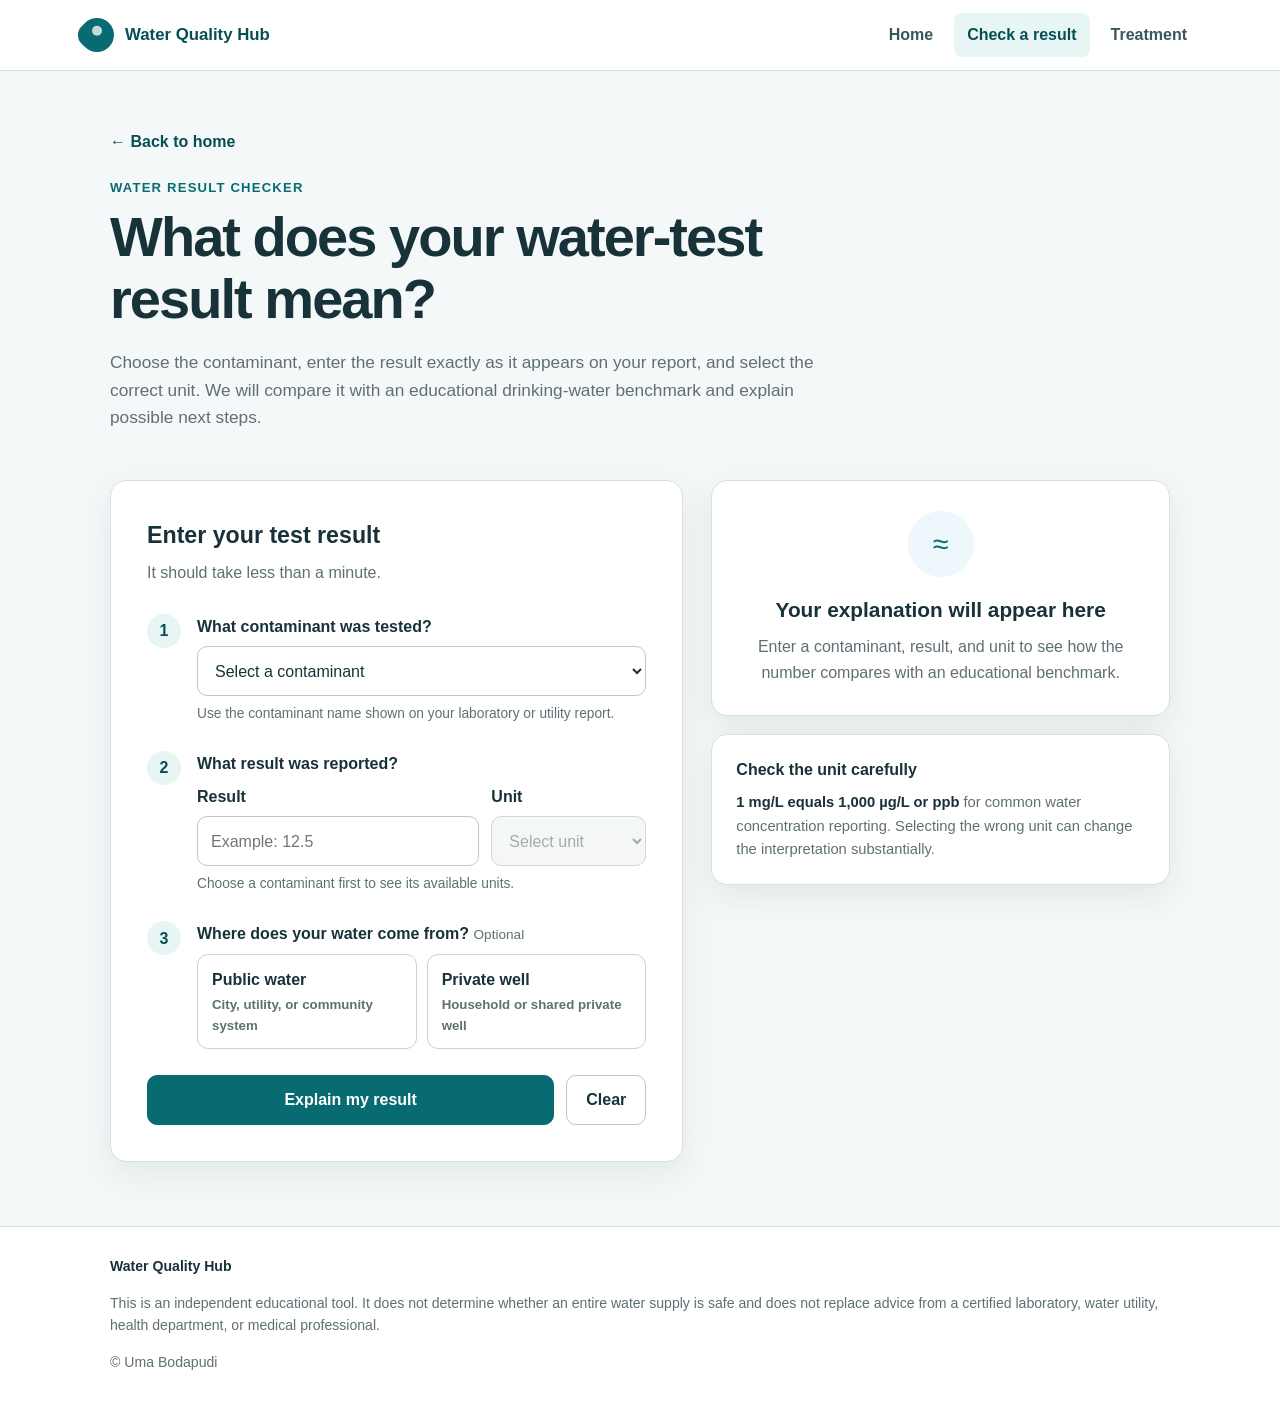
==== commit 7ab60418: "Revamp calculator.html for improved layout and accessibility Updated the HTML structure and styling " ====
--- a/calculator.html
+++ b/calculator.html
@@ -1 +1,1082 @@
-<!doctype html><html lang="en"><head><meta charset="utf-8"><meta name="viewport" content="width=device-width,initial-scale=1"><meta name="description" content="Compare a drinking-water test result with an educational benchmark."><title>Check a Water Result | Water Quality Hub</title><link rel="stylesheet" href="styles.css"></head><body><a class="skip-link" href="#main">Skip to main content</a><header class="site-header"><div class="nav-wrap"><a class="brand" href="index.html"><span class="brand-mark" aria-hidden="true">💧</span><span>Water Quality Hub</span></a><button class="menu-btn" aria-expanded="false" aria-controls="site-nav">Menu</button><nav id="site-nav" class="nav-links" aria-label="Primary"><a href="index.html" >Home</a><a href="calculator.html" aria-current="page">Check a result</a><a href="treatment.html" >Treatment guide</a></nav></div></header><main id="main"><section class="page-hero"><div class="container"><div class="eyebrow">Result checker</div><h1>Check a drinking-water test result</h1><p>Enter the number exactly as shown on your laboratory report and confirm the unit. This educational comparison is not a diagnosis or declaration that water is safe.</p></div></section><div class="container"><div class="form-card"><form id="calculator-form"><div class="form-grid"><div class="field"><label for="contaminant">Contaminant</label><select id="contaminant" required><option value="">Select a contaminant</option></select></div><div class="field"><label for="value">Result</label><input id="value" type="number" min="0" step="any" inputmode="decimal" required placeholder="Example: 12.5"></div><div class="field"><label for="unit">Unit</label><input id="unit" readonly aria-describedby="unit-help"><div id="unit-help" class="help">Choose a contaminant first.</div></div></div><div class="actions"><button class="button button-teal" type="submit">Explain my result</button><button class="button button-ghost" id="reset-button" type="button">Reset</button></div></form><section id="result" class="result" aria-live="polite" hidden></section></div><div class="notice notice-warning"><h3>Check the unit carefully</h3><p>1 mg/L equals 1,000 µg/L for water-based mass concentrations. A unit mistake can change interpretation by a factor of 1,000.</p></div></div></main><footer class="site-footer"><div class="footer-inner"><div><strong>Water Quality Hub</strong><p>Independent educational content designed to help people understand drinking-water information.</p><p class="small">This site does not determine whether an entire water supply is safe and does not replace advice from a water utility, certified laboratory, health department, or medical professional.</p></div><div><strong>Important</strong><p><a href="https://www.epa.gov/ground-water-and-drinking-water" rel="noopener">EPA drinking water</a><br><a href="https://www.cdc.gov/drinking-water/" rel="noopener">CDC drinking water</a></p><p class="small">Last site update: July 2026<br>© <span data-year></span> Uma Bodapudi</p></div></div></footer><script src="site.js"></script><script src="calculator-data.js"></script><script src="calculator.js"></script></body></html>
+<!DOCTYPE html>
+<html lang="en">
+<head>
+    <meta charset="UTF-8">
+
+    <meta
+        name="viewport"
+        content="width=device-width, initial-scale=1.0"
+    >
+
+    <meta
+        name="description"
+        content="Compare a drinking-water test result with an educational drinking-water benchmark."
+    >
+
+    <title>Check Your Water Result | Water Quality Hub</title>
+
+    <style>
+        :root {
+            --primary: #086b72;
+            --primary-dark: #064f55;
+            --primary-light: #e8f5f5;
+
+            --blue-light: #eef7fb;
+            --background: #f5f8f9;
+            --surface: #ffffff;
+
+            --text: #173238;
+            --muted: #5f7074;
+            --border: #d7e1e3;
+
+            --success: #227447;
+            --success-bg: #edf8f1;
+
+            --warning: #9a6700;
+            --warning-bg: #fff8e5;
+
+            --danger: #b42318;
+            --danger-bg: #fff1f0;
+
+            --info: #175cd3;
+            --info-bg: #eff6ff;
+
+            --shadow: 0 12px 35px rgba(32, 62, 67, 0.09);
+            --radius: 16px;
+        }
+
+        * {
+            box-sizing: border-box;
+        }
+
+        html {
+            scroll-behavior: smooth;
+        }
+
+        body {
+            margin: 0;
+            background: var(--background);
+            color: var(--text);
+            font-family:
+                Inter,
+                -apple-system,
+                BlinkMacSystemFont,
+                "Segoe UI",
+                Arial,
+                sans-serif;
+            line-height: 1.6;
+        }
+
+        button,
+        input,
+        select {
+            font: inherit;
+        }
+
+        a {
+            color: inherit;
+        }
+
+        .skip-link {
+            position: absolute;
+            top: -60px;
+            left: 16px;
+            z-index: 1000;
+            padding: 10px 16px;
+            border-radius: 8px;
+            background: #ffffff;
+            color: var(--primary-dark);
+            font-weight: 700;
+        }
+
+        .skip-link:focus {
+            top: 12px;
+        }
+
+        /* Header */
+
+        .site-header {
+            position: sticky;
+            top: 0;
+            z-index: 100;
+            border-bottom: 1px solid var(--border);
+            background: rgba(255, 255, 255, 0.96);
+            backdrop-filter: blur(10px);
+        }
+
+        .nav-container {
+            width: min(1120px, calc(100% - 36px));
+            min-height: 70px;
+            margin: auto;
+
+            display: flex;
+            align-items: center;
+            justify-content: space-between;
+            gap: 30px;
+        }
+
+        .brand {
+            display: flex;
+            align-items: center;
+            gap: 11px;
+            color: var(--primary-dark);
+            font-size: 1.05rem;
+            font-weight: 800;
+            text-decoration: none;
+        }
+
+        .brand-icon {
+            width: 34px;
+            height: 34px;
+            border-radius: 50% 50% 50% 12px;
+            background: var(--primary);
+            transform: rotate(45deg);
+            position: relative;
+            flex-shrink: 0;
+        }
+
+        .brand-icon::after {
+            content: "";
+            position: absolute;
+            width: 10px;
+            height: 10px;
+            top: 9px;
+            left: 9px;
+            border-radius: 50%;
+            background: rgba(255, 255, 255, 0.75);
+        }
+
+        .nav-links {
+            display: flex;
+            align-items: center;
+            gap: 8px;
+        }
+
+        .nav-links a {
+            padding: 9px 13px;
+            border-radius: 8px;
+            color: #38565c;
+            font-weight: 650;
+            text-decoration: none;
+        }
+
+        .nav-links a:hover,
+        .nav-links a:focus-visible {
+            background: var(--primary-light);
+            color: var(--primary-dark);
+        }
+
+        .nav-links a[aria-current="page"] {
+            background: var(--primary-light);
+            color: var(--primary-dark);
+        }
+
+        /* Intro */
+
+        .intro {
+            padding: 58px 0 26px;
+        }
+
+        .container {
+            width: min(1060px, calc(100% - 36px));
+            margin: auto;
+        }
+
+        .back-link {
+            display: inline-flex;
+            align-items: center;
+            gap: 6px;
+            margin-bottom: 22px;
+            color: var(--primary-dark);
+            font-weight: 700;
+            text-decoration: none;
+        }
+
+        .back-link:hover {
+            text-decoration: underline;
+        }
+
+        .eyebrow {
+            margin-bottom: 8px;
+            color: var(--primary);
+            font-size: 0.82rem;
+            font-weight: 800;
+            letter-spacing: 0.09em;
+            text-transform: uppercase;
+        }
+
+        h1 {
+            max-width: 760px;
+            margin: 0;
+            font-size: clamp(2rem, 5vw, 3.5rem);
+            line-height: 1.12;
+            letter-spacing: -0.035em;
+        }
+
+        .intro-text {
+            max-width: 720px;
+            margin: 18px 0 0;
+            color: var(--muted);
+            font-size: 1.08rem;
+        }
+
+        /* Main calculator */
+
+        .calculator-layout {
+            display: grid;
+            grid-template-columns: minmax(0, 1fr) minmax(310px, 0.8fr);
+            gap: 28px;
+            align-items: start;
+            padding: 22px 0 64px;
+        }
+
+        .card {
+            border: 1px solid var(--border);
+            border-radius: var(--radius);
+            background: var(--surface);
+            box-shadow: var(--shadow);
+        }
+
+        .form-card {
+            padding: clamp(22px, 4vw, 36px);
+        }
+
+        .card-heading {
+            margin-bottom: 28px;
+        }
+
+        .card-heading h2 {
+            margin: 0 0 6px;
+            font-size: 1.45rem;
+        }
+
+        .card-heading p {
+            margin: 0;
+            color: var(--muted);
+        }
+
+        .step {
+            display: grid;
+            grid-template-columns: 36px minmax(0, 1fr);
+            gap: 14px;
+            margin-bottom: 26px;
+        }
+
+        .step-number {
+            width: 34px;
+            height: 34px;
+            display: grid;
+            place-items: center;
+            border-radius: 50%;
+            background: var(--primary-light);
+            color: var(--primary-dark);
+            font-weight: 800;
+        }
+
+        .step-content label,
+        .field-label {
+            display: block;
+            margin-bottom: 7px;
+            color: var(--text);
+            font-weight: 750;
+        }
+
+        .optional {
+            color: var(--muted);
+            font-size: 0.85rem;
+            font-weight: 500;
+        }
+
+        select,
+        input {
+            width: 100%;
+            min-height: 50px;
+            padding: 11px 13px;
+            border: 1px solid #bac9cc;
+            border-radius: 10px;
+            background: #ffffff;
+            color: var(--text);
+            outline: none;
+        }
+
+        select:focus,
+        input:focus {
+            border-color: var(--primary);
+            box-shadow: 0 0 0 4px rgba(8, 107, 114, 0.13);
+        }
+
+        input:disabled,
+        select:disabled {
+            background: #f1f4f5;
+            color: #7b898c;
+            cursor: not-allowed;
+        }
+
+        .result-input-grid {
+            display: grid;
+            grid-template-columns: minmax(0, 1fr) 155px;
+            gap: 12px;
+        }
+
+        .helper-text {
+            margin: 7px 0 0;
+            color: var(--muted);
+            font-size: 0.86rem;
+        }
+
+        .water-source-options {
+            display: grid;
+            grid-template-columns: repeat(2, minmax(0, 1fr));
+            gap: 10px;
+        }
+
+        .radio-card {
+            position: relative;
+        }
+
+        .radio-card input {
+            position: absolute;
+            opacity: 0;
+            pointer-events: none;
+        }
+
+        .radio-card label {
+            min-height: 70px;
+            display: flex;
+            flex-direction: column;
+            justify-content: center;
+            margin: 0;
+            padding: 12px 14px;
+            border: 1px solid #c7d3d5;
+            border-radius: 11px;
+            cursor: pointer;
+            transition: 0.2s ease;
+        }
+
+        .radio-card label strong {
+            display: block;
+            margin-bottom: 1px;
+        }
+
+        .radio-card label span {
+            color: var(--muted);
+            font-size: 0.83rem;
+        }
+
+        .radio-card input:checked + label {
+            border-color: var(--primary);
+            background: var(--primary-light);
+            box-shadow: 0 0 0 2px rgba(8, 107, 114, 0.11);
+        }
+
+        .radio-card input:focus-visible + label {
+            outline: 3px solid rgba(8, 107, 114, 0.25);
+            outline-offset: 2px;
+        }
+
+        .button-row {
+            display: flex;
+            gap: 12px;
+            margin-top: 8px;
+        }
+
+        .primary-button,
+        .secondary-button {
+            min-height: 50px;
+            padding: 11px 19px;
+            border-radius: 10px;
+            font-weight: 800;
+            cursor: pointer;
+        }
+
+        .primary-button {
+            flex: 1;
+            border: 1px solid var(--primary);
+            background: var(--primary);
+            color: #ffffff;
+        }
+
+        .primary-button:hover {
+            border-color: var(--primary-dark);
+            background: var(--primary-dark);
+        }
+
+        .secondary-button {
+            border: 1px solid #b7c7ca;
+            background: #ffffff;
+            color: var(--text);
+        }
+
+        .secondary-button:hover {
+            background: #f3f6f7;
+        }
+
+        /* Right side */
+
+        .side-column {
+            display: grid;
+            gap: 18px;
+        }
+
+        .empty-result {
+            padding: 30px;
+            text-align: center;
+        }
+
+        .empty-icon {
+            width: 66px;
+            height: 66px;
+            display: grid;
+            place-items: center;
+            margin: 0 auto 16px;
+            border-radius: 50%;
+            background: var(--blue-light);
+            color: var(--primary);
+            font-size: 1.8rem;
+        }
+
+        .empty-result h2 {
+            margin: 0 0 8px;
+            font-size: 1.3rem;
+        }
+
+        .empty-result p {
+            margin: 0;
+            color: var(--muted);
+        }
+
+        .result-panel {
+            overflow: hidden;
+        }
+
+        .result-header {
+            padding: 24px 26px;
+            border-bottom: 1px solid var(--border);
+        }
+
+        .result-header.status-below {
+            background: var(--success-bg);
+        }
+
+        .result-header.status-near {
+            background: var(--warning-bg);
+        }
+
+        .result-header.status-above {
+            background: var(--danger-bg);
+        }
+
+        .result-header.status-detected {
+            background: var(--danger-bg);
+        }
+
+        .result-header.status-information {
+            background: var(--info-bg);
+        }
+
+        .status-label {
+            margin-bottom: 8px;
+            font-size: 0.78rem;
+            font-weight: 850;
+            letter-spacing: 0.06em;
+            text-transform: uppercase;
+        }
+
+        .status-below .status-label {
+            color: var(--success);
+        }
+
+        .status-near .status-label {
+            color: var(--warning);
+        }
+
+        .status-above .status-label,
+        .status-detected .status-label {
+            color: var(--danger);
+        }
+
+        .status-information .status-label {
+            color: var(--info);
+        }
+
+        .result-header h2 {
+            margin: 0;
+            font-size: 1.55rem;
+            line-height: 1.25;
+        }
+
+        .result-value {
+            margin-top: 8px;
+            font-size: 1rem;
+            font-weight: 700;
+        }
+
+        .result-body {
+            padding: 25px 26px 28px;
+        }
+
+        .comparison-box {
+            display: grid;
+            grid-template-columns: 1fr 1fr;
+            gap: 10px;
+            margin-bottom: 22px;
+        }
+
+        .comparison-item {
+            padding: 13px;
+            border: 1px solid var(--border);
+            border-radius: 10px;
+            background: #f8fafb;
+        }
+
+        .comparison-item span {
+            display: block;
+            color: var(--muted);
+            font-size: 0.77rem;
+            font-weight: 700;
+            text-transform: uppercase;
+        }
+
+        .comparison-item strong {
+            display: block;
+            margin-top: 4px;
+            font-size: 1.05rem;
+        }
+
+        .result-section {
+            margin-top: 22px;
+        }
+
+        .result-section:first-child {
+            margin-top: 0;
+        }
+
+        .result-section h3 {
+            margin: 0 0 8px;
+            font-size: 1rem;
+        }
+
+        .result-section p {
+            margin: 0;
+            color: #425b60;
+        }
+
+        .action-list {
+            margin: 8px 0 0;
+            padding-left: 20px;
+        }
+
+        .action-list li {
+            margin-bottom: 7px;
+            color: #425b60;
+        }
+
+        .source-link {
+            display: inline-block;
+            margin-top: 10px;
+            color: var(--primary-dark);
+            font-weight: 750;
+        }
+
+        .important-note {
+            padding: 22px 24px;
+        }
+
+        .important-note h3 {
+            margin: 0 0 8px;
+            font-size: 1rem;
+        }
+
+        .important-note p {
+            margin: 0;
+            color: var(--muted);
+            font-size: 0.92rem;
+        }
+
+        .important-note strong {
+            color: var(--text);
+        }
+
+        .form-error {
+            margin: 0 0 20px 50px;
+            padding: 11px 13px;
+            border: 1px solid #f0b7b2;
+            border-radius: 9px;
+            background: var(--danger-bg);
+            color: var(--danger);
+            font-weight: 650;
+        }
+
+        [hidden] {
+            display: none !important;
+        }
+
+        /* Footer */
+
+        .site-footer {
+            border-top: 1px solid var(--border);
+            background: #ffffff;
+        }
+
+        .footer-content {
+            width: min(1060px, calc(100% - 36px));
+            margin: auto;
+            padding: 28px 0;
+            color: var(--muted);
+            font-size: 0.88rem;
+        }
+
+        .footer-content strong {
+            color: var(--text);
+        }
+
+        /* Responsive */
+
+        @media (max-width: 820px) {
+            .calculator-layout {
+                grid-template-columns: 1fr;
+            }
+
+            .side-column {
+                order: 2;
+            }
+
+            .nav-links {
+                gap: 2px;
+            }
+
+            .nav-links a {
+                padding: 8px 9px;
+                font-size: 0.9rem;
+            }
+        }
+
+        @media (max-width: 590px) {
+            .nav-container {
+                width: min(100% - 24px, 1120px);
+                min-height: 64px;
+            }
+
+            .brand span:last-child {
+                display: none;
+            }
+
+            .brand-icon {
+                width: 30px;
+                height: 30px;
+            }
+
+            .intro {
+                padding-top: 38px;
+            }
+
+            .container {
+                width: min(100% - 24px, 1060px);
+            }
+
+            h1 {
+                font-size: 2.15rem;
+            }
+
+            .form-card {
+                padding: 21px 17px;
+            }
+
+            .step {
+                grid-template-columns: 30px minmax(0, 1fr);
+                gap: 10px;
+            }
+
+            .step-number {
+                width: 29px;
+                height: 29px;
+                font-size: 0.85rem;
+            }
+
+            .result-input-grid {
+                grid-template-columns: 1fr;
+            }
+
+            .water-source-options {
+                grid-template-columns: 1fr;
+            }
+
+            .button-row {
+                flex-direction: column;
+            }
+
+            .comparison-box {
+                grid-template-columns: 1fr;
+            }
+
+            .result-header,
+            .result-body {
+                padding-left: 19px;
+                padding-right: 19px;
+            }
+
+            .form-error {
+                margin-left: 40px;
+            }
+        }
+    </style>
+</head>
+
+<body>
+    <a class="skip-link" href="#main-content">
+        Skip to main content
+    </a>
+
+    <header class="site-header">
+        <div class="nav-container">
+            <a class="brand" href="index.html">
+                <span class="brand-icon" aria-hidden="true"></span>
+                <span>Water Quality Hub</span>
+            </a>
+
+            <nav class="nav-links" aria-label="Main navigation">
+                <a href="index.html">Home</a>
+
+                <a
+                    href="calculator.html"
+                    aria-current="page"
+                >
+                    Check a result
+                </a>
+
+                <a href="treatment.html">
+                    Treatment
+                </a>
+            </nav>
+        </div>
+    </header>
+
+    <main id="main-content">
+        <section class="intro">
+            <div class="container">
+                <a class="back-link" href="index.html">
+                    ← Back to home
+                </a>
+
+                <div class="eyebrow">
+                    Water result checker
+                </div>
+
+                <h1>
+                    What does your water-test result mean?
+                </h1>
+
+                <p class="intro-text">
+                    Choose the contaminant, enter the result exactly as
+                    it appears on your report, and select the correct unit.
+                    We will compare it with an educational drinking-water
+                    benchmark and explain possible next steps.
+                </p>
+            </div>
+        </section>
+
+        <section class="container calculator-layout">
+            <!-- Calculator form -->
+            <div class="card form-card">
+                <div class="card-heading">
+                    <h2>Enter your test result</h2>
+
+                    <p>
+                        It should take less than a minute.
+                    </p>
+                </div>
+
+                <form id="water-calculator" novalidate>
+                    <div
+                        id="form-error"
+                        class="form-error"
+                        role="alert"
+                        hidden
+                    ></div>
+
+                    <!-- Step 1 -->
+                    <div class="step">
+                        <div class="step-number" aria-hidden="true">
+                            1
+                        </div>
+
+                        <div class="step-content">
+                            <label for="contaminant">
+                                What contaminant was tested?
+                            </label>
+
+                            <select
+                                id="contaminant"
+                                name="contaminant"
+                                required
+                            >
+                                <option value="">
+                                    Select a contaminant
+                                </option>
+                            </select>
+
+                            <p class="helper-text">
+                                Use the contaminant name shown on your
+                                laboratory or utility report.
+                            </p>
+                        </div>
+                    </div>
+
+                    <!-- Step 2 -->
+                    <div class="step">
+                        <div class="step-number" aria-hidden="true">
+                            2
+                        </div>
+
+                        <div class="step-content">
+                            <span class="field-label">
+                                What result was reported?
+                            </span>
+
+                            <div class="result-input-grid">
+                                <div>
+                                    <label for="result-value">
+                                        Result
+                                    </label>
+
+                                    <input
+                                        id="result-value"
+                                        name="resultValue"
+                                        type="number"
+                                        min="0"
+                                        step="any"
+                                        inputmode="decimal"
+                                        placeholder="Example: 12.5"
+                                        required
+                                    >
+                                </div>
+
+                                <div>
+                                    <label for="result-unit">
+                                        Unit
+                                    </label>
+
+                                    <select
+                                        id="result-unit"
+                                        name="resultUnit"
+                                        required
+                                        disabled
+                                    >
+                                        <option value="">
+                                            Select unit
+                                        </option>
+                                    </select>
+                                </div>
+                            </div>
+
+                            <p
+                                id="unit-help"
+                                class="helper-text"
+                            >
+                                Choose a contaminant first to see its
+                                available units.
+                            </p>
+                        </div>
+                    </div>
+
+                    <!-- Step 3 -->
+                    <div class="step">
+                        <div class="step-number" aria-hidden="true">
+                            3
+                        </div>
+
+                        <div class="step-content">
+                            <span class="field-label">
+                                Where does your water come from?
+                                <span class="optional">
+                                    Optional
+                                </span>
+                            </span>
+
+                            <div class="water-source-options">
+                                <div class="radio-card">
+                                    <input
+                                        id="public-water"
+                                        name="waterSource"
+                                        type="radio"
+                                        value="public"
+                                    >
+
+                                    <label for="public-water">
+                                        <strong>Public water</strong>
+
+                                        <span>
+                                            City, utility, or community system
+                                        </span>
+                                    </label>
+                                </div>
+
+                                <div class="radio-card">
+                                    <input
+                                        id="private-well"
+                                        name="waterSource"
+                                        type="radio"
+                                        value="private"
+                                    >
+
+                                    <label for="private-well">
+                                        <strong>Private well</strong>
+
+                                        <span>
+                                            Household or shared private well
+                                        </span>
+                                    </label>
+                                </div>
+                            </div>
+                        </div>
+                    </div>
+
+                    <div class="button-row">
+                        <button
+                            class="primary-button"
+                            type="submit"
+                        >
+                            Explain my result
+                        </button>
+
+                        <button
+                            id="reset-button"
+                            class="secondary-button"
+                            type="button"
+                        >
+                            Clear
+                        </button>
+                    </div>
+                </form>
+            </div>
+
+            <!-- Result area -->
+            <aside class="side-column">
+                <div
+                    id="empty-result"
+                    class="card empty-result"
+                >
+                    <div class="empty-icon" aria-hidden="true">
+                        ≈
+                    </div>
+
+                    <h2>Your explanation will appear here</h2>
+
+                    <p>
+                        Enter a contaminant, result, and unit to see
+                        how the number compares with an educational
+                        benchmark.
+                    </p>
+                </div>
+
+                <section
+                    id="result-panel"
+                    class="card result-panel"
+                    aria-live="polite"
+                    aria-atomic="true"
+                    hidden
+                >
+                    <div
+                        id="result-header"
+                        class="result-header"
+                    >
+                        <div
+                            id="status-label"
+                            class="status-label"
+                        ></div>
+
+                        <h2 id="result-title"></h2>
+
+                        <div
+                            id="result-value-display"
+                            class="result-value"
+                        ></div>
+                    </div>
+
+                    <div class="result-body">
+                        <div class="comparison-box">
+                            <div class="comparison-item">
+                                <span>Your result</span>
+                                <strong id="comparison-result"></strong>
+                            </div>
+
+                            <div class="comparison-item">
+                                <span id="benchmark-label">
+                                    Benchmark
+                                </span>
+
+                                <strong id="comparison-benchmark"></strong>
+                            </div>
+                        </div>
+
+                        <div class="result-section">
+                            <h3>What this comparison means</h3>
+
+                            <p id="result-explanation"></p>
+                        </div>
+
+                        <div class="result-section">
+                            <h3>Suggested next steps</h3>
+
+                            <ul
+                                id="next-steps"
+                                class="action-list"
+                            ></ul>
+                        </div>
+
+                        <div class="result-section">
+                            <h3>Important limitation</h3>
+
+                            <p id="result-limitation"></p>
+                        </div>
+
+                        <div class="result-section">
+                            <a
+                                id="official-source"
+                                class="source-link"
+                                href="#"
+                                target="_blank"
+                                rel="noopener noreferrer"
+                            >
+                                View official information →
+                            </a>
+                        </div>
+                    </div>
+                </section>
+
+                <div class="card important-note">
+                    <h3>Check the unit carefully</h3>
+
+                    <p>
+                        <strong>
+                            1 mg/L equals 1,000 µg/L or ppb
+                        </strong>
+                        for common water concentration reporting.
+                        Selecting the wrong unit can change the
+                        interpretation substantially.
+                    </p>
+                </div>
+            </aside>
+        </section>
+    </main>
+
+    <footer class="site-footer">
+        <div class="footer-content">
+            <strong>Water Quality Hub</strong>
+
+            <p>
+                This is an independent educational tool. It does not
+                determine whether an entire water supply is safe and
+                does not replace advice from a certified laboratory,
+                water utility, health department, or medical professional.
+            </p>
+
+            <p>
+                © <span id="current-year"></span> Uma Bodapudi
+            </p>
+        </div>
+    </footer>
+
+    <script src="calculator.js"></script>
+</body>
+</html>
